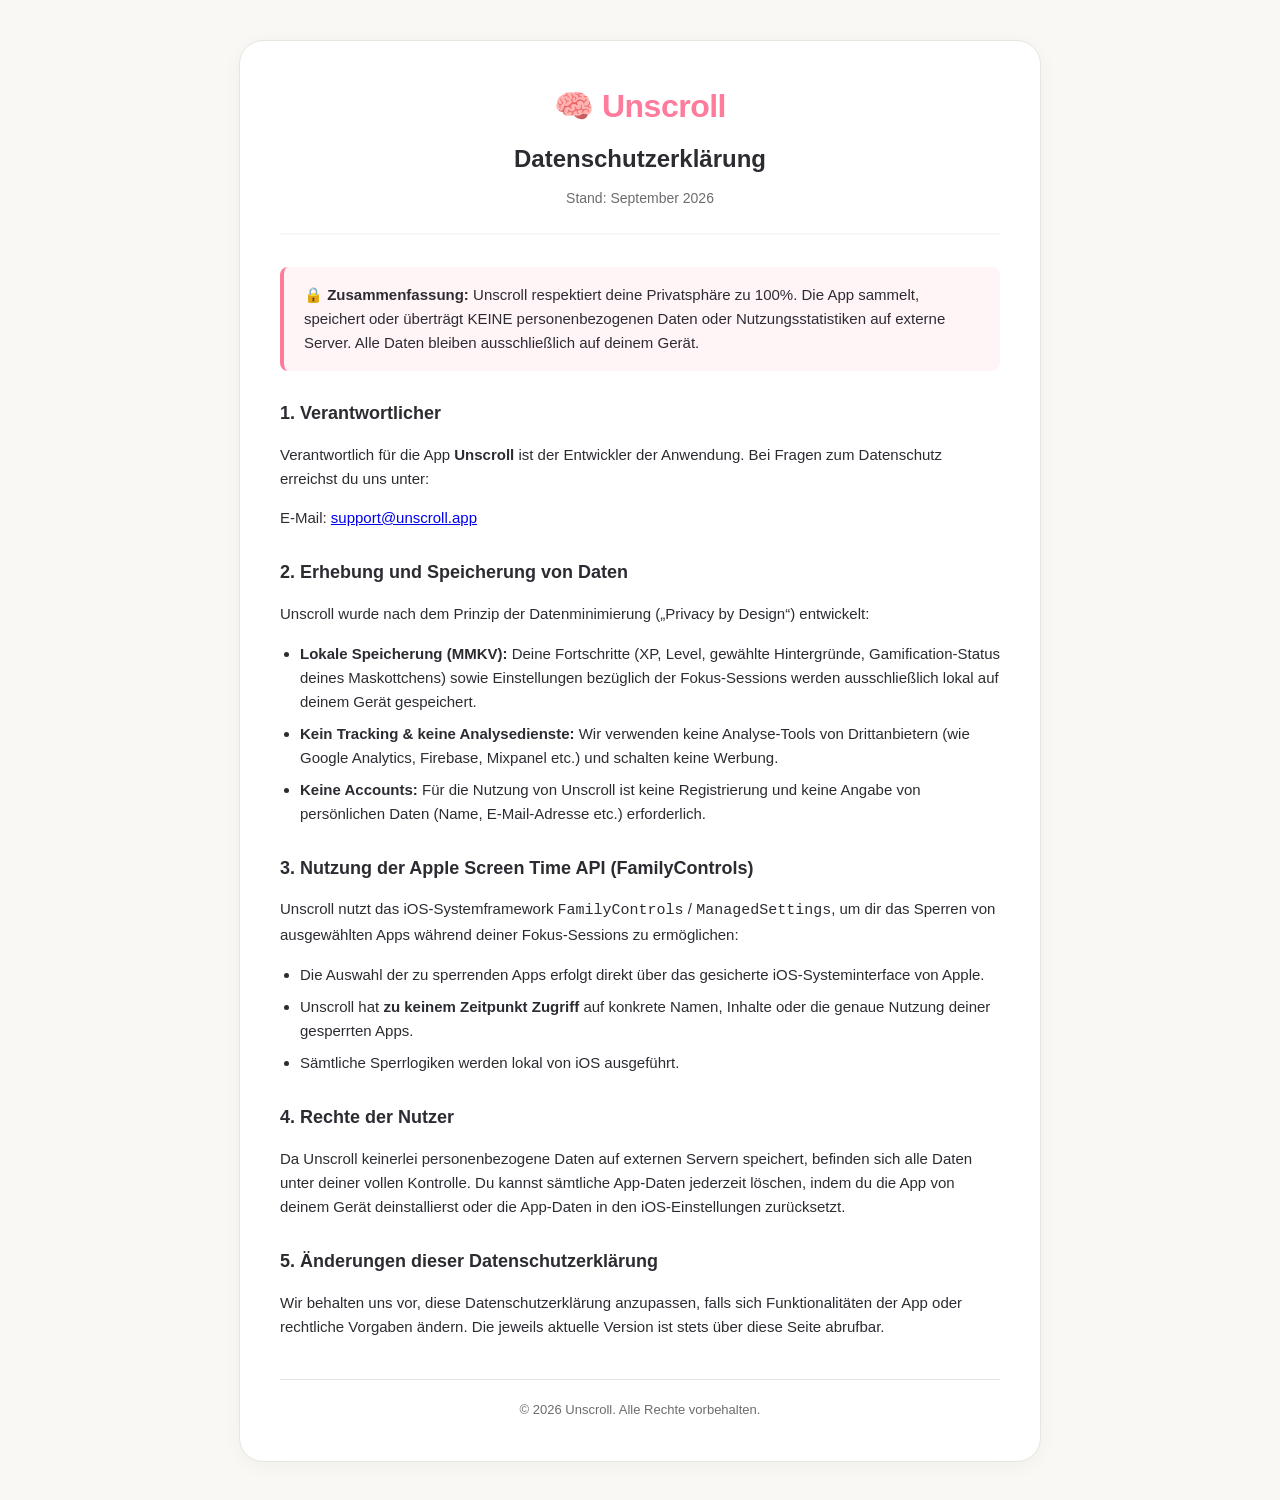
==== index.html @ 7c57239a "Add files via upload" ====
<!DOCTYPE html>
<html lang="de">
<head>
    <meta charset="UTF-8">
    <meta name="viewport" content="width=device-width, initial-scale=1.0">
    <title>Datenschutzerklärung – Unscroll</title>
    <style>
        :root {
            --bg-color: #FAF8F5;
            --card-bg: #FFFFFF;
            --text-main: #2D2B32;
            --text-muted: #6C6C70;
            --accent: #FF7B9C;
            --border: #E8E5DF;
        }

        body {
            font-family: -apple-system, BlinkMacSystemFont, "Segoe UI", Roboto, Helvetica, Arial, sans-serif;
            background-color: var(--bg-color);
            color: var(--text-main);
            line-height: 1.6;
            margin: 0;
            padding: 40px 20px;
        }

        .container {
            max-width: 720px;
            margin: 0 auto;
            background: var(--card-bg);
            padding: 40px;
            border-radius: 24px;
            box-shadow: 0 4px 20px rgba(0, 0, 0, 0.04);
            border: 1px solid var(--border);
        }

        .header {
            text-align: center;
            border-bottom: 2px solid var(--bg-color);
            padding-bottom: 24px;
            margin-bottom: 32px;
        }

        .logo {
            font-size: 32px;
            font-weight: 800;
            color: var(--accent);
            letter-spacing: -0.5px;
            margin-bottom: 8px;
        }

        h1 {
            font-size: 24px;
            margin: 0 0 8px 0;
            color: var(--text-main);
        }

        .last-updated {
            font-size: 14px;
            color: var(--text-muted);
        }

        h2 {
            font-size: 18px;
            margin-top: 28px;
            margin-bottom: 12px;
            color: var(--text-main);
        }

        p, li {
            font-size: 15px;
            color: var(--text-main);
        }

        ul {
            padding-left: 20px;
        }

        li {
            margin-bottom: 8px;
        }

        .highlight-box {
            background-color: #FFF5F7;
            border-left: 4px solid var(--accent);
            padding: 16px 20px;
            border-radius: 8px;
            margin: 20px 0;
        }

        .highlight-box p {
            margin: 0;
            font-weight: 500;
        }

        footer {
            margin-top: 40px;
            text-align: center;
            font-size: 13px;
            color: var(--text-muted);
            border-top: 1px solid var(--border);
            padding-top: 20px;
        }
    </style>
</head>
<body>

<div class="container">
    <div class="header">
        <div class="logo">🧠 Unscroll</div>
        <h1>Datenschutzerklärung</h1>
        <div class="last-updated">Stand: September 2026</div>
    </div>

    <div class="highlight-box">
        <p>🔒 <strong>Zusammenfassung:</strong> Unscroll respektiert deine Privatsphäre zu 100%. Die App sammelt, speichert oder überträgt KEINE personenbezogenen Daten oder Nutzungsstatistiken auf externe Server. Alle Daten bleiben ausschließlich auf deinem Gerät.</p>
    </div>

    <h2>1. Verantwortlicher</h2>
    <p>Verantwortlich für die App <strong>Unscroll</strong> ist der Entwickler der Anwendung. Bei Fragen zum Datenschutz erreichst du uns unter:</p>
    <p>E-Mail: <a href="mailto:support@unscroll.app">support@unscroll.app</a></p>

    <h2>2. Erhebung und Speicherung von Daten</h2>
    <p>Unscroll wurde nach dem Prinzip der Datenminimierung („Privacy by Design“) entwickelt:</p>
    <ul>
        <li><strong>Lokale Speicherung (MMKV):</strong> Deine Fortschritte (XP, Level, gewählte Hintergründe, Gamification-Status deines Maskottchens) sowie Einstellungen bezüglich der Fokus-Sessions werden ausschließlich lokal auf deinem Gerät gespeichert.</li>
        <li><strong>Kein Tracking & keine Analysedienste:</strong> Wir verwenden keine Analyse-Tools von Drittanbietern (wie Google Analytics, Firebase, Mixpanel etc.) und schalten keine Werbung.</li>
        <li><strong>Keine Accounts:</strong> Für die Nutzung von Unscroll ist keine Registrierung und keine Angabe von persönlichen Daten (Name, E-Mail-Adresse etc.) erforderlich.</li>
    </ul>

    <h2>3. Nutzung der Apple Screen Time API (FamilyControls)</h2>
    <p>Unscroll nutzt das iOS-Systemframework <code>FamilyControls</code> / <code>ManagedSettings</code>, um dir das Sperren von ausgewählten Apps während deiner Fokus-Sessions zu ermöglichen:</p>
    <ul>
        <li>Die Auswahl der zu sperrenden Apps erfolgt direkt über das gesicherte iOS-Systeminterface von Apple.</li>
        <li>Unscroll hat <strong>zu keinem Zeitpunkt Zugriff</strong> auf konkrete Namen, Inhalte oder die genaue Nutzung deiner gesperrten Apps.</li>
        <li>Sämtliche Sperrlogiken werden lokal von iOS ausgeführt.</li>
    </ul>

    <h2>4. Rechte der Nutzer</h2>
    <p>Da Unscroll keinerlei personenbezogene Daten auf externen Servern speichert, befinden sich alle Daten unter deiner vollen Kontrolle. Du kannst sämtliche App-Daten jederzeit löschen, indem du die App von deinem Gerät deinstallierst oder die App-Daten in den iOS-Einstellungen zurücksetzt.</p>

    <h2>5. Änderungen dieser Datenschutzerklärung</h2>
    <p>Wir behalten uns vor, diese Datenschutzerklärung anzupassen, falls sich Funktionalitäten der App oder rechtliche Vorgaben ändern. Die jeweils aktuelle Version ist stets über diese Seite abrufbar.</p>

    <footer>
        &copy; 2026 Unscroll. Alle Rechte vorbehalten.
    </footer>
</div>

</body>
</html>
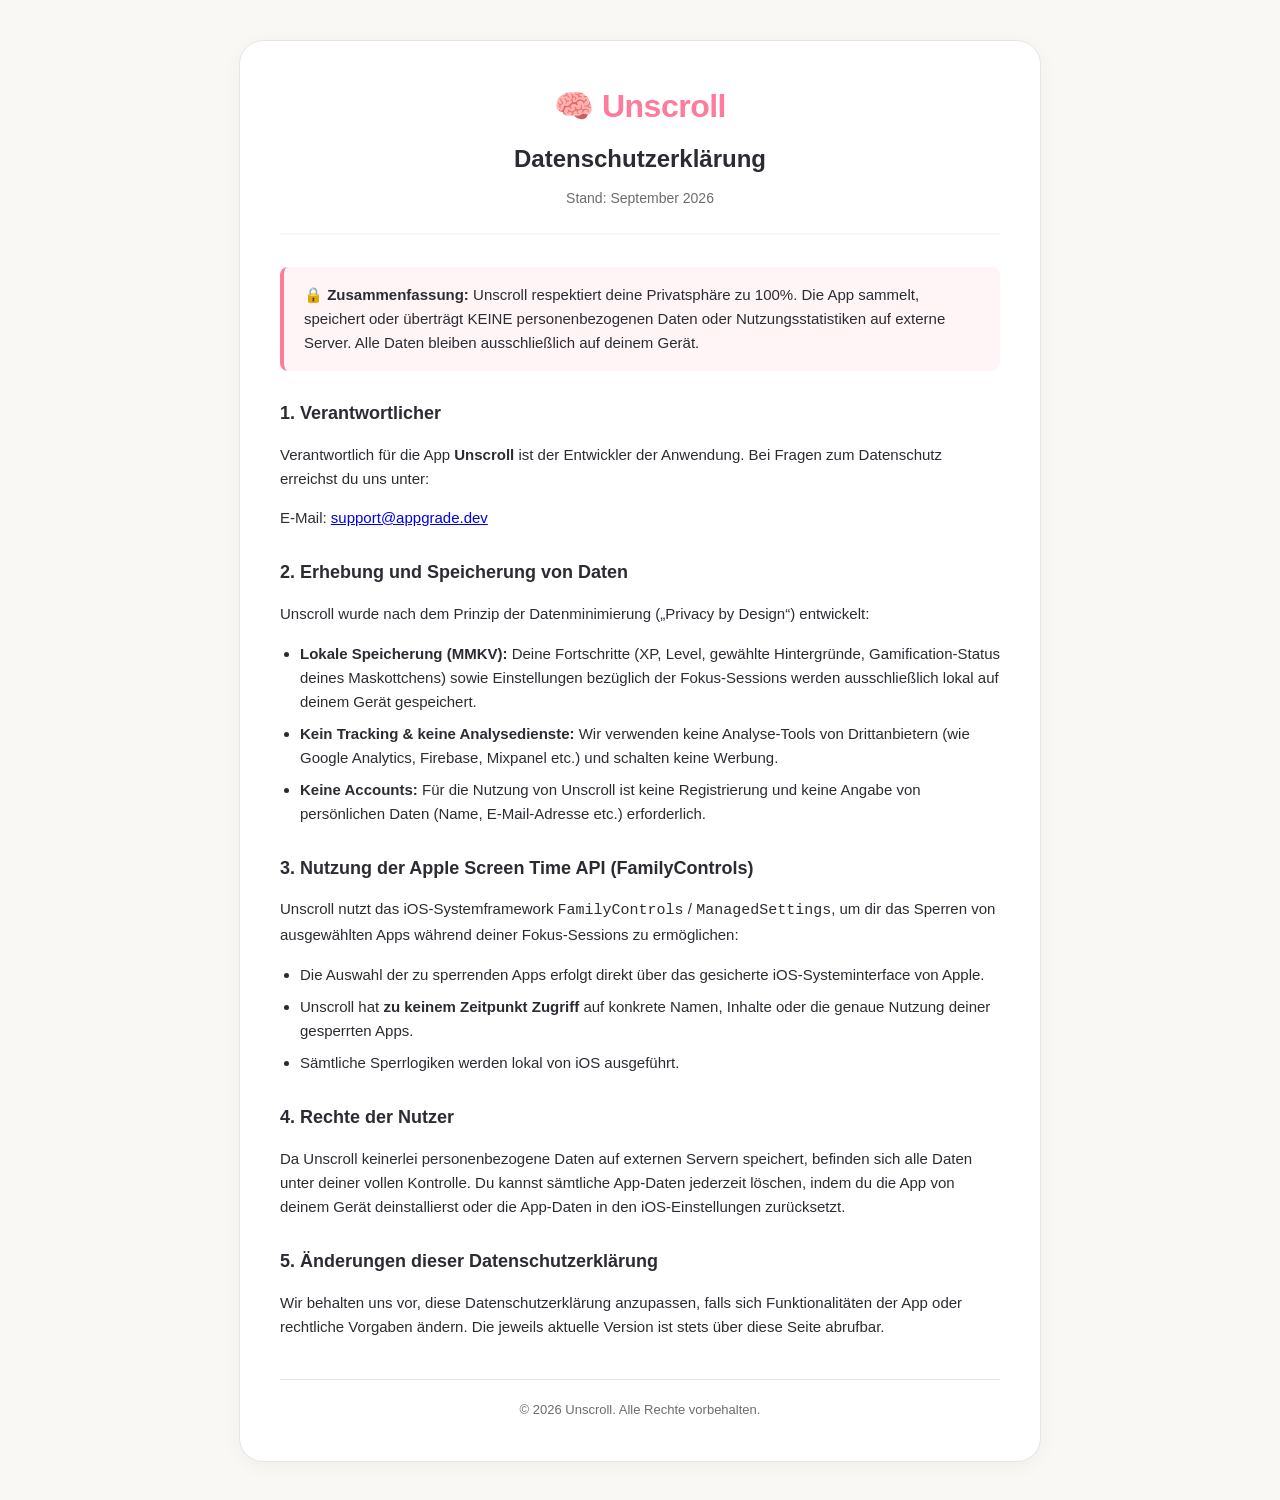
==== commit a4322a97: "Update index.html" ====
--- a/index.html
+++ b/index.html
@@ -117,7 +117,7 @@
 
     <h2>1. Verantwortlicher</h2>
     <p>Verantwortlich für die App <strong>Unscroll</strong> ist der Entwickler der Anwendung. Bei Fragen zum Datenschutz erreichst du uns unter:</p>
-    <p>E-Mail: <a href="mailto:support@unscroll.app">support@unscroll.app</a></p>
+    <p>E-Mail: <a href="mailto:support@unscroll.app">support@appgrade.dev</a></p>
 
     <h2>2. Erhebung und Speicherung von Daten</h2>
     <p>Unscroll wurde nach dem Prinzip der Datenminimierung („Privacy by Design“) entwickelt:</p>
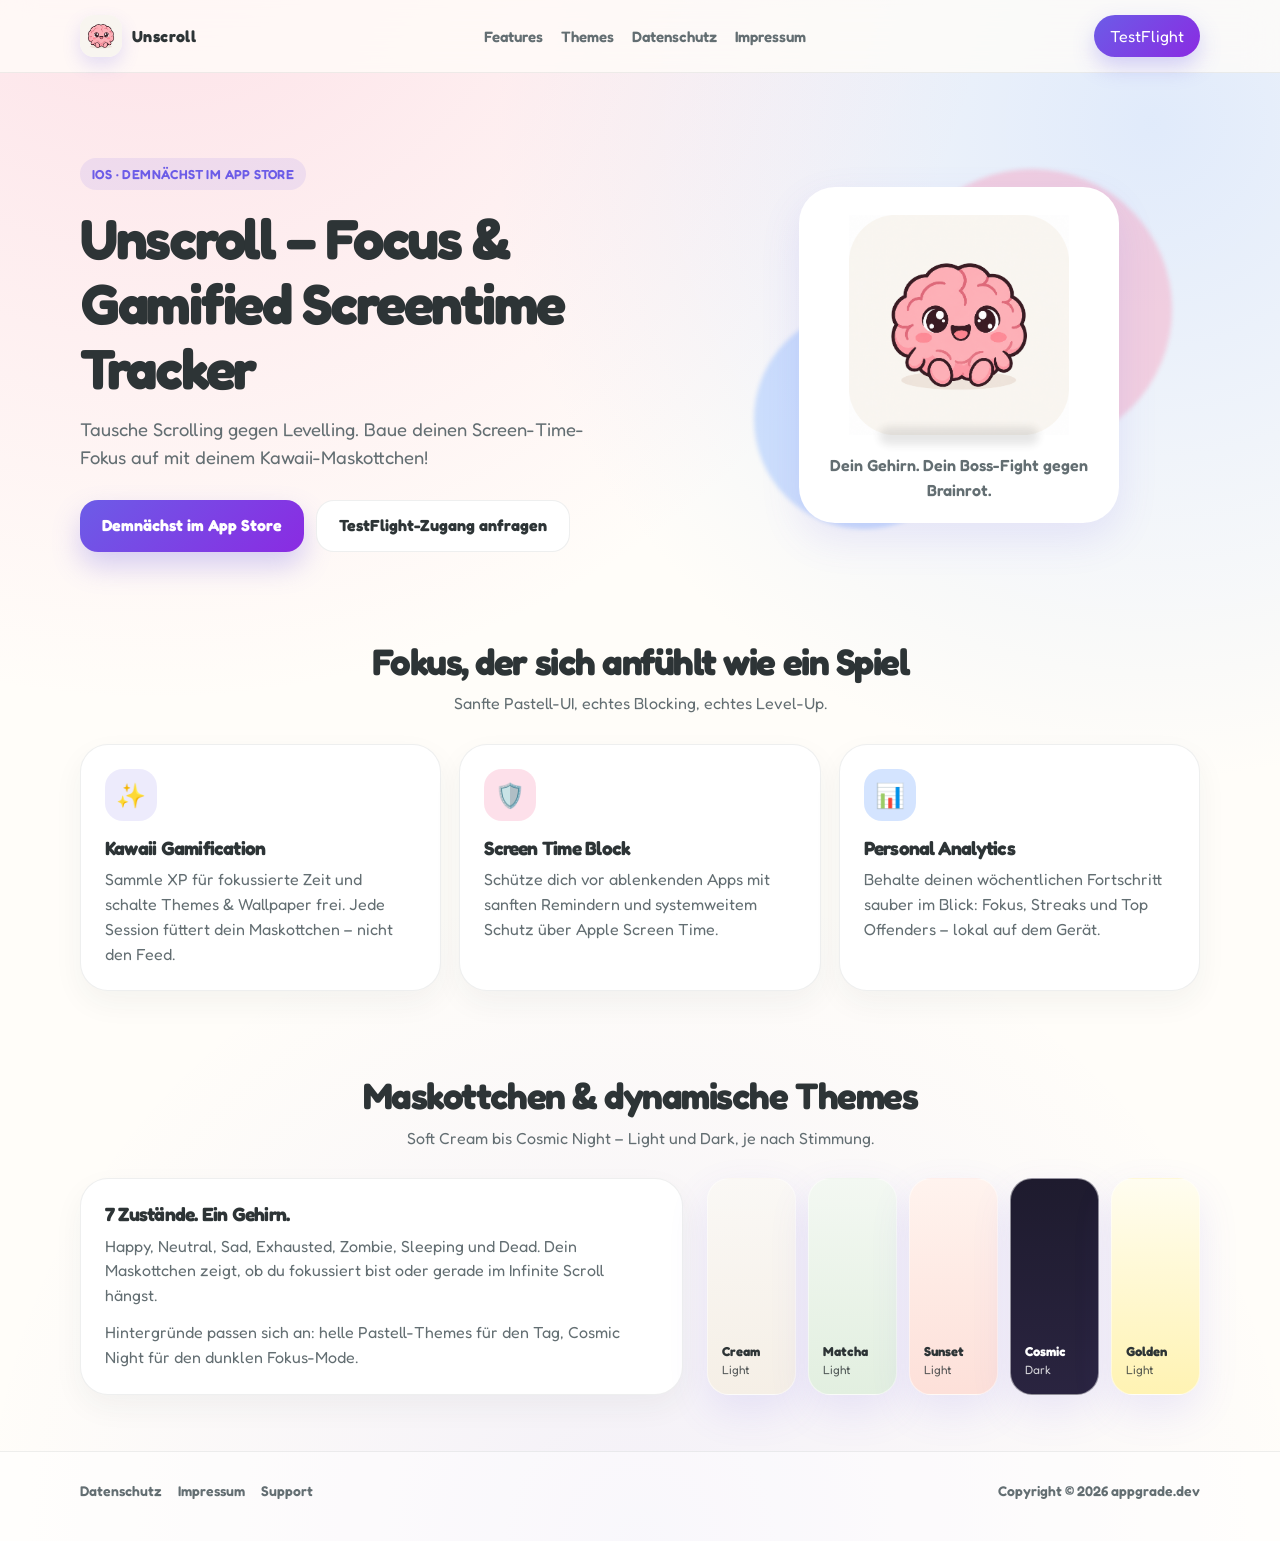
==== commit fc9f1aa7: "Add files via upload" ====
--- a/index.html
+++ b/index.html
@@ -1,150 +1,139 @@
 <!DOCTYPE html>
 <html lang="de">
-<head>
-    <meta charset="UTF-8">
-    <meta name="viewport" content="width=device-width, initial-scale=1.0">
-    <title>Datenschutzerklärung – Unscroll</title>
-    <style>
-        :root {
-            --bg-color: #FAF8F5;
-            --card-bg: #FFFFFF;
-            --text-main: #2D2B32;
-            --text-muted: #6C6C70;
-            --accent: #FF7B9C;
-            --border: #E8E5DF;
-        }
+  <head>
+    <meta charset="utf-8" />
+    <meta name="viewport" content="width=device-width, initial-scale=1" />
+    <title>Unscroll – Focus & Gamified Screentime Tracker</title>
+    <meta
+      name="description"
+      content="Tausche Scrolling gegen Levelling. Unscroll ist der kawaii Focus-Tracker gegen Brainrot – mit Maskottchen, XP und Screen-Time-Schutz."
+    />
+    <link rel="icon" href="assets/favicon.png" />
+    <link rel="preconnect" href="https://fonts.googleapis.com" />
+    <link rel="preconnect" href="https://fonts.gstatic.com" crossorigin />
+    <link
+      href="https://fonts.googleapis.com/css2?family=Fredoka:wght@500;600;700&display=swap"
+      rel="stylesheet"
+    />
+    <link rel="stylesheet" href="styles.css" />
+  </head>
+  <body>
+    <header class="site-header">
+      <div class="wrap nav">
+        <a class="brand" href="index.html">
+          <img src="assets/icon.png" alt="Unscroll App-Icon" />
+          Unscroll
+        </a>
+        <ul class="nav-links">
+          <li><a href="#features">Features</a></li>
+          <li><a href="#themes">Themes</a></li>
+          <li><a href="privacy.html">Datenschutz</a></li>
+          <li><a href="imprint.html">Impressum</a></li>
+        </ul>
+        <a class="nav-cta" href="#waitlist">TestFlight</a>
+      </div>
+    </header>
 
-        body {
-            font-family: -apple-system, BlinkMacSystemFont, "Segoe UI", Roboto, Helvetica, Arial, sans-serif;
-            background-color: var(--bg-color);
-            color: var(--text-main);
-            line-height: 1.6;
-            margin: 0;
-            padding: 40px 20px;
-        }
+    <main>
+      <section class="wrap hero">
+        <div>
+          <span class="kicker">iOS · Demnächst im App Store</span>
+          <h1>Unscroll – Focus &amp; Gamified Screentime Tracker</h1>
+          <p class="lede">
+            Tausche Scrolling gegen Levelling. Baue deinen Screen-Time-Fokus auf mit deinem
+            Kawaii-Maskottchen!
+          </p>
+          <div class="hero-actions" id="waitlist">
+            <a class="btn btn-primary" href="mailto:support@appgrade.dev?subject=Unscroll%20TestFlight">
+              Demnächst im App Store
+            </a>
+            <a class="btn btn-ghost" href="mailto:support@appgrade.dev?subject=Unscroll%20TestFlight-Zugang">
+              TestFlight-Zugang anfragen
+            </a>
+          </div>
+        </div>
 
-        .container {
-            max-width: 720px;
-            margin: 0 auto;
-            background: var(--card-bg);
-            padding: 40px;
-            border-radius: 24px;
-            box-shadow: 0 4px 20px rgba(0, 0, 0, 0.04);
-            border: 1px solid var(--border);
-        }
+        <div class="mascot-stage" aria-hidden="true">
+          <div class="blob blob-a"></div>
+          <div class="blob blob-b"></div>
+          <div class="mascot-card">
+            <img src="assets/icon.png" alt="" />
+            <div class="ground"></div>
+            <p>Dein Gehirn. Dein Boss-Fight gegen Brainrot.</p>
+          </div>
+        </div>
+      </section>
 
-        .header {
-            text-align: center;
-            border-bottom: 2px solid var(--bg-color);
-            padding-bottom: 24px;
-            margin-bottom: 32px;
-        }
+      <section class="wrap" id="features">
+        <div class="section-head">
+          <h2>Fokus, der sich anfühlt wie ein Spiel</h2>
+          <p>Sanfte Pastell-UI, echtes Blocking, echtes Level-Up.</p>
+        </div>
+        <div class="grid">
+          <article class="card">
+            <div class="icon-pill icon-lilac" aria-hidden="true">✨</div>
+            <h3>Kawaii Gamification</h3>
+            <p>
+              Sammle XP für fokussierte Zeit und schalte Themes &amp; Wallpaper frei. Jede Session
+              füttert dein Maskottchen – nicht den Feed.
+            </p>
+          </article>
+          <article class="card">
+            <div class="icon-pill icon-pink" aria-hidden="true">🛡️</div>
+            <h3>Screen Time Block</h3>
+            <p>
+              Schütze dich vor ablenkenden Apps mit sanften Remindern und systemweitem Schutz über
+              Apple Screen Time.
+            </p>
+          </article>
+          <article class="card">
+            <div class="icon-pill icon-blue" aria-hidden="true">📊</div>
+            <h3>Personal Analytics</h3>
+            <p>
+              Behalte deinen wöchentlichen Fortschritt sauber im Blick: Fokus, Streaks und Top
+              Offenders – lokal auf dem Gerät.
+            </p>
+          </article>
+        </div>
+      </section>
 
-        .logo {
-            font-size: 32px;
-            font-weight: 800;
-            color: var(--accent);
-            letter-spacing: -0.5px;
-            margin-bottom: 8px;
-        }
+      <section class="wrap" id="themes">
+        <div class="section-head">
+          <h2>Maskottchen &amp; dynamische Themes</h2>
+          <p>Soft Cream bis Cosmic Night – Light und Dark, je nach Stimmung.</p>
+        </div>
+        <div class="theme-grid">
+          <div class="card">
+            <h3>7 Zustände. Ein Gehirn.</h3>
+            <p>
+              Happy, Neutral, Sad, Exhausted, Zombie, Sleeping und Dead. Dein Maskottchen zeigt,
+              ob du fokussiert bist oder gerade im Infinite Scroll hängst.
+            </p>
+            <p style="margin-top: 12px">
+              Hintergründe passen sich an: helle Pastell-Themes für den Tag, Cosmic Night für den
+              dunklen Fokus-Mode.
+            </p>
+          </div>
+          <div class="swatches" aria-label="Theme-Vorschau">
+            <div class="swatch cream"><span>Cream</span><small>Light</small></div>
+            <div class="swatch matcha"><span>Matcha</span><small>Light</small></div>
+            <div class="swatch sunset"><span>Sunset</span><small>Light</small></div>
+            <div class="swatch cosmic"><span>Cosmic</span><small>Dark</small></div>
+            <div class="swatch golden"><span>Golden</span><small>Light</small></div>
+          </div>
+        </div>
+      </section>
+    </main>
 
-        h1 {
-            font-size: 24px;
-            margin: 0 0 8px 0;
-            color: var(--text-main);
-        }
-
-        .last-updated {
-            font-size: 14px;
-            color: var(--text-muted);
-        }
-
-        h2 {
-            font-size: 18px;
-            margin-top: 28px;
-            margin-bottom: 12px;
-            color: var(--text-main);
-        }
-
-        p, li {
-            font-size: 15px;
-            color: var(--text-main);
-        }
-
-        ul {
-            padding-left: 20px;
-        }
-
-        li {
-            margin-bottom: 8px;
-        }
-
-        .highlight-box {
-            background-color: #FFF5F7;
-            border-left: 4px solid var(--accent);
-            padding: 16px 20px;
-            border-radius: 8px;
-            margin: 20px 0;
-        }
-
-        .highlight-box p {
-            margin: 0;
-            font-weight: 500;
-        }
-
-        footer {
-            margin-top: 40px;
-            text-align: center;
-            font-size: 13px;
-            color: var(--text-muted);
-            border-top: 1px solid var(--border);
-            padding-top: 20px;
-        }
-    </style>
-</head>
-<body>
-
-<div class="container">
-    <div class="header">
-        <div class="logo">🧠 Unscroll</div>
-        <h1>Datenschutzerklärung</h1>
-        <div class="last-updated">Stand: September 2026</div>
-    </div>
-
-    <div class="highlight-box">
-        <p>🔒 <strong>Zusammenfassung:</strong> Unscroll respektiert deine Privatsphäre zu 100%. Die App sammelt, speichert oder überträgt KEINE personenbezogenen Daten oder Nutzungsstatistiken auf externe Server. Alle Daten bleiben ausschließlich auf deinem Gerät.</p>
-    </div>
-
-    <h2>1. Verantwortlicher</h2>
-    <p>Verantwortlich für die App <strong>Unscroll</strong> ist der Entwickler der Anwendung. Bei Fragen zum Datenschutz erreichst du uns unter:</p>
-    <p>E-Mail: <a href="mailto:support@unscroll.app">support@appgrade.dev</a></p>
-
-    <h2>2. Erhebung und Speicherung von Daten</h2>
-    <p>Unscroll wurde nach dem Prinzip der Datenminimierung („Privacy by Design“) entwickelt:</p>
-    <ul>
-        <li><strong>Lokale Speicherung (MMKV):</strong> Deine Fortschritte (XP, Level, gewählte Hintergründe, Gamification-Status deines Maskottchens) sowie Einstellungen bezüglich der Fokus-Sessions werden ausschließlich lokal auf deinem Gerät gespeichert.</li>
-        <li><strong>Kein Tracking & keine Analysedienste:</strong> Wir verwenden keine Analyse-Tools von Drittanbietern (wie Google Analytics, Firebase, Mixpanel etc.) und schalten keine Werbung.</li>
-        <li><strong>Keine Accounts:</strong> Für die Nutzung von Unscroll ist keine Registrierung und keine Angabe von persönlichen Daten (Name, E-Mail-Adresse etc.) erforderlich.</li>
-    </ul>
-
-    <h2>3. Nutzung der Apple Screen Time API (FamilyControls)</h2>
-    <p>Unscroll nutzt das iOS-Systemframework <code>FamilyControls</code> / <code>ManagedSettings</code>, um dir das Sperren von ausgewählten Apps während deiner Fokus-Sessions zu ermöglichen:</p>
-    <ul>
-        <li>Die Auswahl der zu sperrenden Apps erfolgt direkt über das gesicherte iOS-Systeminterface von Apple.</li>
-        <li>Unscroll hat <strong>zu keinem Zeitpunkt Zugriff</strong> auf konkrete Namen, Inhalte oder die genaue Nutzung deiner gesperrten Apps.</li>
-        <li>Sämtliche Sperrlogiken werden lokal von iOS ausgeführt.</li>
-    </ul>
-
-    <h2>4. Rechte der Nutzer</h2>
-    <p>Da Unscroll keinerlei personenbezogene Daten auf externen Servern speichert, befinden sich alle Daten unter deiner vollen Kontrolle. Du kannst sämtliche App-Daten jederzeit löschen, indem du die App von deinem Gerät deinstallierst oder die App-Daten in den iOS-Einstellungen zurücksetzt.</p>
-
-    <h2>5. Änderungen dieser Datenschutzerklärung</h2>
-    <p>Wir behalten uns vor, diese Datenschutzerklärung anzupassen, falls sich Funktionalitäten der App oder rechtliche Vorgaben ändern. Die jeweils aktuelle Version ist stets über diese Seite abrufbar.</p>
-
-    <footer>
-        &copy; 2026 Unscroll. Alle Rechte vorbehalten.
+    <footer class="site-footer">
+      <div class="wrap footer-row">
+        <nav class="footer-links" aria-label="Rechtliches">
+          <a href="privacy.html">Datenschutz</a>
+          <a href="imprint.html">Impressum</a>
+          <a href="mailto:support@appgrade.dev">Support</a>
+        </nav>
+        <p>Copyright © 2026 appgrade.dev</p>
+      </div>
     </footer>
-</div>
-
-</body>
+  </body>
 </html>
--- a/styles.css
+++ b/styles.css
@@ -0,0 +1,452 @@
+:root {
+  --cream: #fffdf9;
+  --bg: #f8f9fa;
+  --paper: #ffffff;
+  --text: #2d3436;
+  --muted: #636e72;
+  --primary: #6c5ce7;
+  --magenta: #8a2be2;
+  --pink: #f8a5c2;
+  --blue: #a0c4ff;
+  --lilac: #dfe4ff;
+  --matcha: #e2efe0;
+  --sunset: #fde0d9;
+  --cosmic: #1e1b2e;
+  --golden: #fff3b3;
+  --border: rgba(45, 52, 54, 0.08);
+  --shadow: 0 16px 40px rgba(108, 92, 231, 0.12);
+  --radius: 28px;
+  --font: "Fredoka", "Segoe UI", sans-serif;
+}
+
+* {
+  box-sizing: border-box;
+  margin: 0;
+  padding: 0;
+}
+
+html {
+  scroll-behavior: smooth;
+}
+
+body {
+  font-family: var(--font);
+  color: var(--text);
+  background:
+    radial-gradient(circle at 12% -10%, rgba(248, 165, 194, 0.35), transparent 42%),
+    radial-gradient(circle at 90% 8%, rgba(160, 196, 255, 0.32), transparent 36%),
+    radial-gradient(circle at 50% 100%, rgba(108, 92, 231, 0.08), transparent 40%),
+    var(--cream);
+  min-height: 100vh;
+  line-height: 1.55;
+}
+
+img {
+  max-width: 100%;
+  display: block;
+}
+
+a {
+  color: var(--primary);
+  text-decoration: none;
+}
+
+a:hover {
+  color: var(--magenta);
+}
+
+.wrap {
+  width: min(1120px, calc(100% - 32px));
+  margin: 0 auto;
+}
+
+.site-header {
+  position: sticky;
+  top: 0;
+  z-index: 20;
+  backdrop-filter: blur(16px);
+  background: rgba(255, 253, 249, 0.78);
+  border-bottom: 1px solid var(--border);
+}
+
+.nav {
+  display: flex;
+  align-items: center;
+  justify-content: space-between;
+  min-height: 72px;
+  gap: 16px;
+}
+
+.brand {
+  display: flex;
+  align-items: center;
+  gap: 10px;
+  color: var(--text);
+  font-weight: 700;
+  letter-spacing: 0.4px;
+}
+
+.brand img {
+  width: 42px;
+  height: 42px;
+  border-radius: 14px;
+  box-shadow: 0 8px 18px rgba(108, 92, 231, 0.18);
+}
+
+.nav-links {
+  display: flex;
+  align-items: center;
+  gap: 18px;
+  list-style: none;
+}
+
+.nav-links a {
+  color: var(--muted);
+  font-weight: 600;
+  font-size: 15px;
+}
+
+.nav-cta {
+  display: inline-flex;
+  align-items: center;
+  justify-content: center;
+  min-height: 42px;
+  padding: 0 16px;
+  border-radius: 999px;
+  background: linear-gradient(135deg, var(--primary), var(--magenta));
+  color: #fff !important;
+  box-shadow: 0 10px 22px rgba(108, 92, 231, 0.28);
+}
+
+.hero {
+  display: grid;
+  grid-template-columns: 1.1fr 0.9fr;
+  gap: 48px;
+  align-items: center;
+  padding: 72px 0 48px;
+}
+
+.kicker {
+  display: inline-flex;
+  align-items: center;
+  gap: 8px;
+  padding: 6px 12px;
+  border-radius: 999px;
+  background: rgba(108, 92, 231, 0.1);
+  color: var(--primary);
+  font-size: 13px;
+  font-weight: 600;
+  letter-spacing: 0.4px;
+  text-transform: uppercase;
+}
+
+h1,
+h2,
+h3 {
+  letter-spacing: -0.04em;
+  line-height: 1.15;
+}
+
+h1 {
+  font-size: clamp(2.2rem, 4.4vw, 3.6rem);
+  margin: 16px 0 14px;
+}
+
+.lede {
+  font-size: 1.15rem;
+  color: var(--muted);
+  max-width: 34rem;
+}
+
+.hero-actions {
+  display: flex;
+  flex-wrap: wrap;
+  gap: 12px;
+  margin-top: 28px;
+}
+
+.btn {
+  display: inline-flex;
+  align-items: center;
+  justify-content: center;
+  min-height: 52px;
+  padding: 0 22px;
+  border-radius: 18px;
+  font: inherit;
+  font-weight: 700;
+  border: 0;
+  cursor: pointer;
+}
+
+.btn-primary {
+  background: linear-gradient(135deg, var(--primary), var(--magenta));
+  color: #fff;
+  box-shadow: 0 14px 28px rgba(108, 92, 231, 0.28);
+}
+
+.btn-ghost {
+  background: var(--paper);
+  color: var(--text);
+  border: 1px solid var(--border);
+}
+
+.mascot-stage {
+  position: relative;
+  display: grid;
+  place-items: center;
+  min-height: 420px;
+}
+
+.blob {
+  position: absolute;
+  border-radius: 50%;
+  filter: blur(2px);
+}
+
+.blob-a {
+  width: 280px;
+  height: 280px;
+  background: rgba(248, 165, 194, 0.45);
+  top: 24px;
+  right: 28px;
+}
+
+.blob-b {
+  width: 220px;
+  height: 220px;
+  background: rgba(160, 196, 255, 0.5);
+  bottom: 36px;
+  left: 36px;
+}
+
+.mascot-card {
+  position: relative;
+  width: min(320px, 86%);
+  background: var(--paper);
+  border-radius: 36px;
+  padding: 28px 24px 20px;
+  box-shadow: var(--shadow);
+  text-align: center;
+}
+
+.mascot-card img {
+  width: 220px;
+  height: 220px;
+  margin: 0 auto;
+  object-fit: contain;
+}
+
+.mascot-card p {
+  margin-top: 8px;
+  color: var(--muted);
+  font-weight: 600;
+}
+
+.ground {
+  width: 160px;
+  height: 18px;
+  margin: -8px auto 8px;
+  border-radius: 1000px;
+  background: rgba(0, 0, 0, 0.12);
+  filter: blur(4px);
+  opacity: 0.8;
+}
+
+section {
+  padding: 28px 0 56px;
+}
+
+.section-head {
+  text-align: center;
+  margin-bottom: 28px;
+}
+
+.section-head h2 {
+  font-size: clamp(1.7rem, 3vw, 2.3rem);
+  margin-bottom: 8px;
+}
+
+.section-head p {
+  color: var(--muted);
+}
+
+.grid {
+  display: grid;
+  grid-template-columns: repeat(3, 1fr);
+  gap: 18px;
+}
+
+.card {
+  background: var(--paper);
+  border: 1px solid var(--border);
+  border-radius: var(--radius);
+  padding: 24px;
+  box-shadow: 0 12px 30px rgba(45, 52, 54, 0.05);
+}
+
+.icon-pill {
+  width: 52px;
+  height: 52px;
+  border-radius: 18px;
+  display: grid;
+  place-items: center;
+  font-size: 24px;
+  margin-bottom: 16px;
+}
+
+.icon-lilac { background: rgba(108, 92, 231, 0.12); }
+.icon-pink { background: rgba(248, 165, 194, 0.35); }
+.icon-blue { background: rgba(160, 196, 255, 0.45); }
+
+.card h3 {
+  font-size: 1.2rem;
+  margin-bottom: 8px;
+}
+
+.card p {
+  color: var(--muted);
+}
+
+.theme-grid {
+  display: grid;
+  grid-template-columns: 1.1fr 0.9fr;
+  gap: 24px;
+  align-items: stretch;
+}
+
+.swatches {
+  display: grid;
+  grid-template-columns: repeat(5, 1fr);
+  gap: 12px;
+}
+
+.swatch {
+  min-height: 140px;
+  border-radius: 22px;
+  padding: 14px;
+  display: flex;
+  flex-direction: column;
+  justify-content: flex-end;
+  color: var(--text);
+  box-shadow: var(--shadow);
+  border: 1px solid rgba(255, 255, 255, 0.5);
+}
+
+.swatch span {
+  font-size: 13px;
+  font-weight: 700;
+}
+
+.swatch small {
+  opacity: 0.8;
+  font-size: 12px;
+}
+
+.cream { background: linear-gradient(180deg, #faf8f5, #f5efe6); }
+.matcha { background: linear-gradient(180deg, #f3f8f2, #e2efe0); }
+.sunset { background: linear-gradient(180deg, #fff3ee, #fde0d9); }
+.cosmic {
+  background: linear-gradient(180deg, #1e1b2e, #2a2440);
+  color: #fff;
+}
+.golden { background: linear-gradient(180deg, #fffdf0, #fff3b3); }
+
+.waitlist {
+  margin-top: 12px;
+  display: flex;
+  gap: 8px;
+  flex-wrap: wrap;
+}
+
+.waitlist input {
+  flex: 1;
+  min-width: 220px;
+  min-height: 52px;
+  border-radius: 18px;
+  border: 1px solid var(--border);
+  padding: 0 16px;
+  font: inherit;
+  background: var(--paper);
+}
+
+.legal-page {
+  padding: 48px 0 80px;
+}
+
+.legal-card {
+  background: var(--paper);
+  border-radius: 32px;
+  padding: clamp(24px, 4vw, 48px);
+  box-shadow: var(--shadow);
+  border: 1px solid var(--border);
+}
+
+.legal-card h1 {
+  font-size: 2.2rem;
+  margin-bottom: 8px;
+}
+
+.legal-card .meta {
+  color: var(--muted);
+  margin-bottom: 28px;
+}
+
+.legal-card h2 {
+  font-size: 1.2rem;
+  margin: 28px 0 8px;
+}
+
+.legal-card p,
+.legal-card li {
+  color: var(--muted);
+  margin-bottom: 10px;
+}
+
+.legal-card ul {
+  padding-left: 1.2rem;
+  margin-bottom: 12px;
+}
+
+.site-footer {
+  border-top: 1px solid var(--border);
+  padding: 28px 0 40px;
+  background: rgba(255, 255, 255, 0.45);
+}
+
+.footer-row {
+  display: flex;
+  justify-content: space-between;
+  gap: 16px;
+  flex-wrap: wrap;
+  align-items: center;
+}
+
+.footer-links {
+  display: flex;
+  gap: 16px;
+  flex-wrap: wrap;
+}
+
+.footer-links a,
+.site-footer p {
+  color: var(--muted);
+  font-weight: 600;
+  font-size: 14px;
+}
+
+@media (max-width: 860px) {
+  .hero,
+  .grid,
+  .theme-grid,
+  .swatches {
+    grid-template-columns: 1fr;
+  }
+
+  .nav-links {
+    display: none;
+  }
+
+  .hero {
+    padding-top: 36px;
+  }
+}
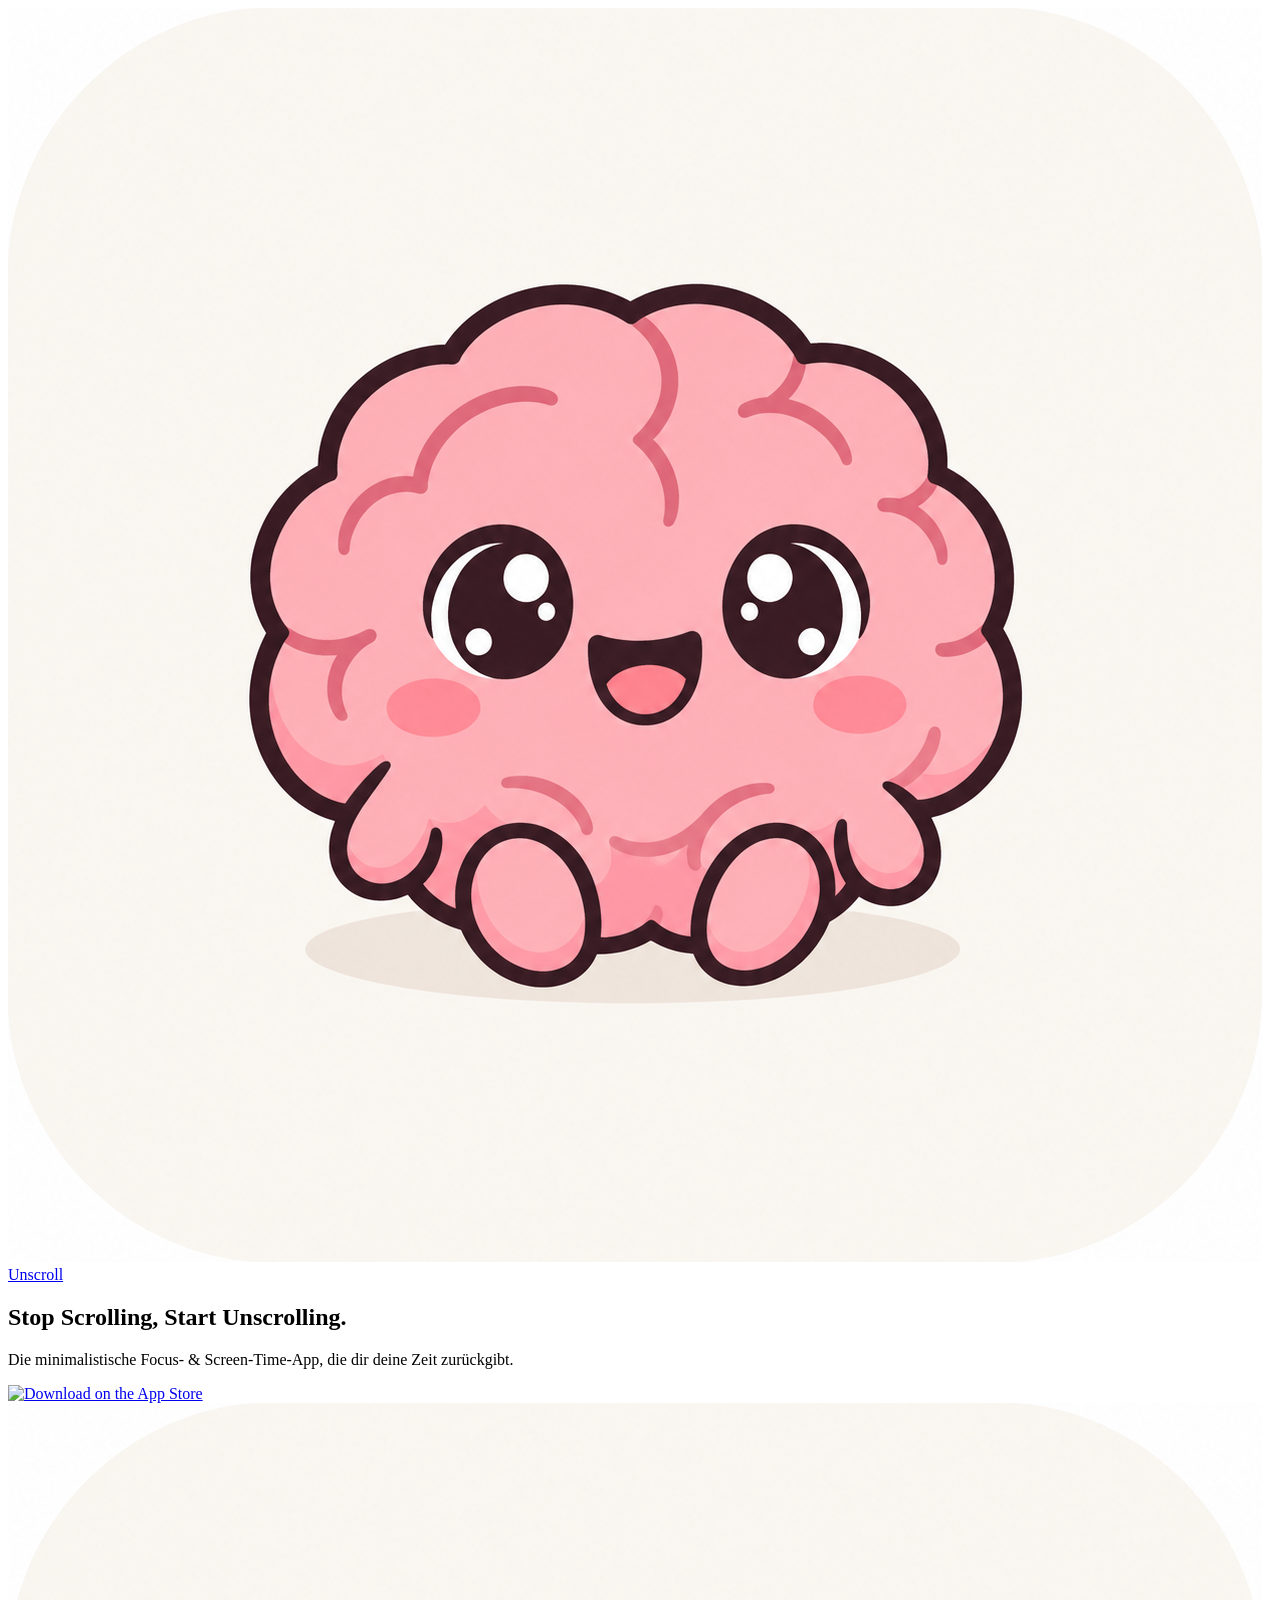
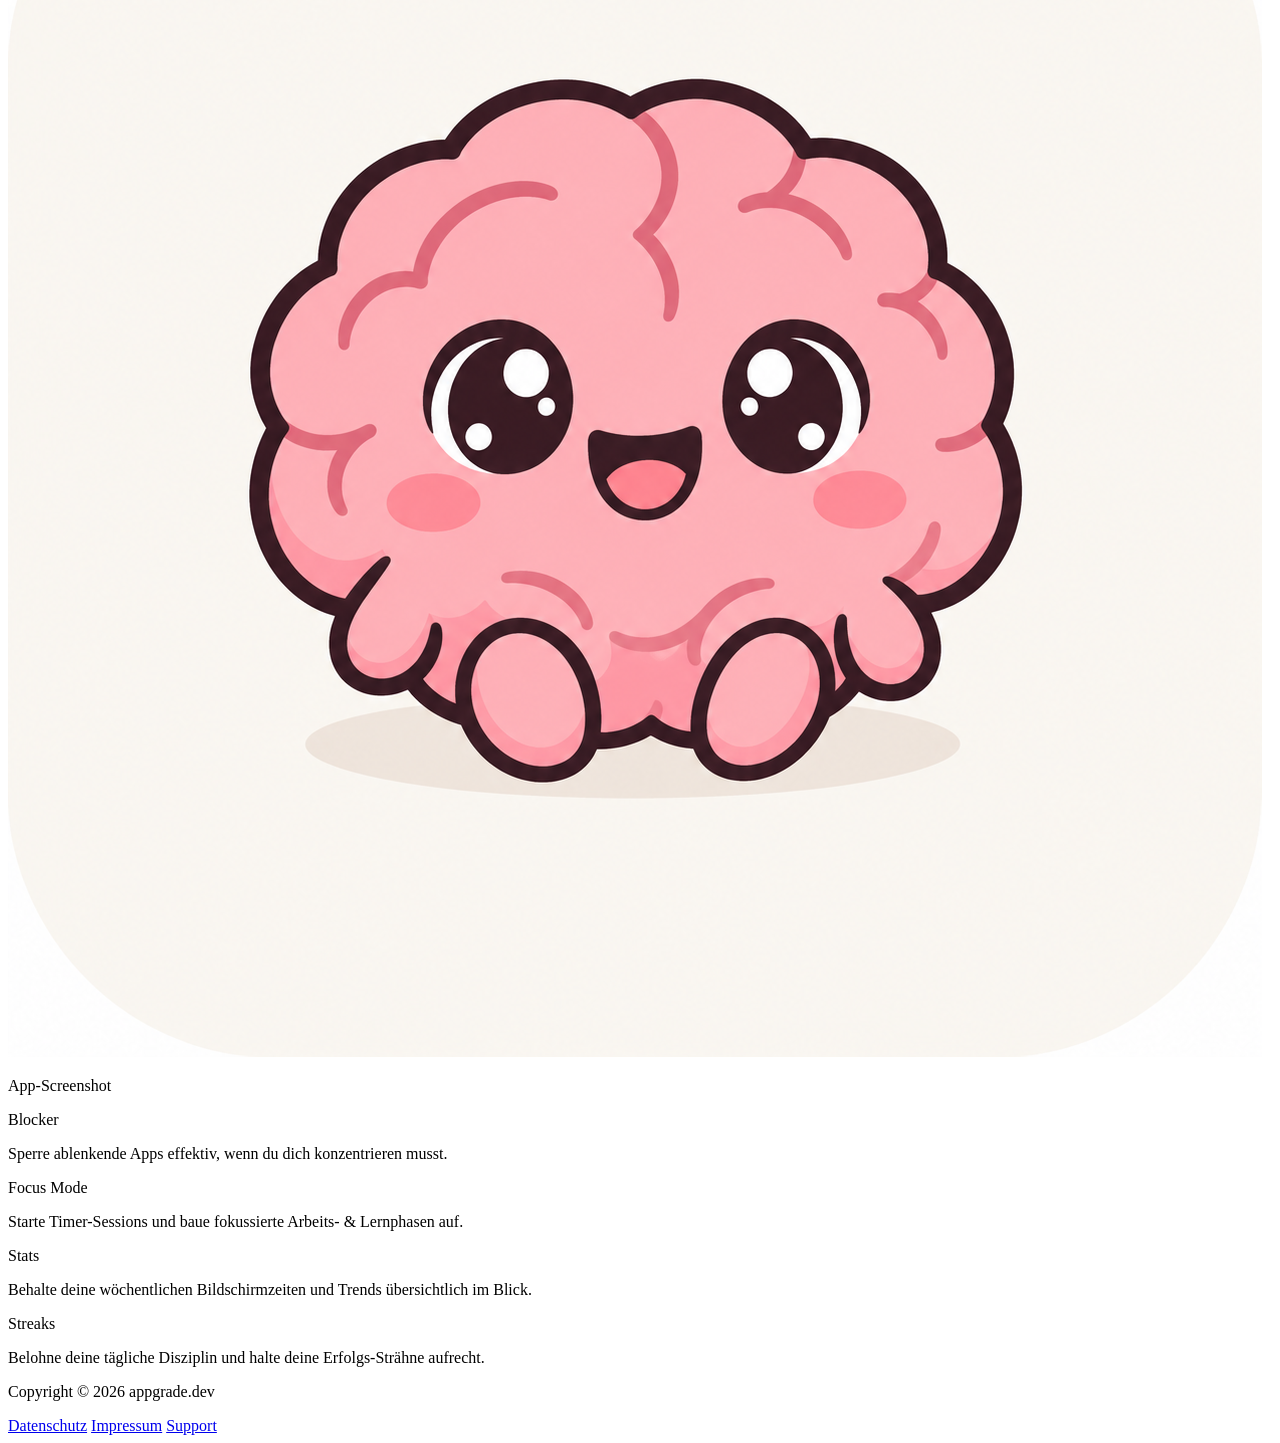
==== commit c2c995dc: "Add files via upload" ====
--- a/index.html
+++ b/index.html
@@ -1,139 +1,124 @@
-<!DOCTYPE html>
-<html lang="de">
-  <head>
-    <meta charset="utf-8" />
-    <meta name="viewport" content="width=device-width, initial-scale=1" />
-    <title>Unscroll – Focus & Gamified Screentime Tracker</title>
-    <meta
-      name="description"
-      content="Tausche Scrolling gegen Levelling. Unscroll ist der kawaii Focus-Tracker gegen Brainrot – mit Maskottchen, XP und Screen-Time-Schutz."
-    />
-    <link rel="icon" href="assets/favicon.png" />
-    <link rel="preconnect" href="https://fonts.googleapis.com" />
-    <link rel="preconnect" href="https://fonts.gstatic.com" crossorigin />
-    <link
-      href="https://fonts.googleapis.com/css2?family=Fredoka:wght@500;600;700&display=swap"
-      rel="stylesheet"
-    />
-    <link rel="stylesheet" href="styles.css" />
-  </head>
-  <body>
-    <header class="site-header">
-      <div class="wrap nav">
-        <a class="brand" href="index.html">
-          <img src="assets/icon.png" alt="Unscroll App-Icon" />
-          Unscroll
-        </a>
-        <ul class="nav-links">
-          <li><a href="#features">Features</a></li>
-          <li><a href="#themes">Themes</a></li>
-          <li><a href="privacy.html">Datenschutz</a></li>
-          <li><a href="imprint.html">Impressum</a></li>
-        </ul>
-        <a class="nav-cta" href="#waitlist">TestFlight</a>
-      </div>
-    </header>
-
-    <main>
-      <section class="wrap hero">
-        <div>
-          <span class="kicker">iOS · Demnächst im App Store</span>
-          <h1>Unscroll – Focus &amp; Gamified Screentime Tracker</h1>
-          <p class="lede">
-            Tausche Scrolling gegen Levelling. Baue deinen Screen-Time-Fokus auf mit deinem
-            Kawaii-Maskottchen!
-          </p>
-          <div class="hero-actions" id="waitlist">
-            <a class="btn btn-primary" href="mailto:support@appgrade.dev?subject=Unscroll%20TestFlight">
-              Demnächst im App Store
-            </a>
-            <a class="btn btn-ghost" href="mailto:support@appgrade.dev?subject=Unscroll%20TestFlight-Zugang">
-              TestFlight-Zugang anfragen
-            </a>
-          </div>
-        </div>
-
-        <div class="mascot-stage" aria-hidden="true">
-          <div class="blob blob-a"></div>
-          <div class="blob blob-b"></div>
-          <div class="mascot-card">
-            <img src="assets/icon.png" alt="" />
-            <div class="ground"></div>
-            <p>Dein Gehirn. Dein Boss-Fight gegen Brainrot.</p>
-          </div>
-        </div>
-      </section>
-
-      <section class="wrap" id="features">
-        <div class="section-head">
-          <h2>Fokus, der sich anfühlt wie ein Spiel</h2>
-          <p>Sanfte Pastell-UI, echtes Blocking, echtes Level-Up.</p>
-        </div>
-        <div class="grid">
-          <article class="card">
-            <div class="icon-pill icon-lilac" aria-hidden="true">✨</div>
-            <h3>Kawaii Gamification</h3>
-            <p>
-              Sammle XP für fokussierte Zeit und schalte Themes &amp; Wallpaper frei. Jede Session
-              füttert dein Maskottchen – nicht den Feed.
-            </p>
-          </article>
-          <article class="card">
-            <div class="icon-pill icon-pink" aria-hidden="true">🛡️</div>
-            <h3>Screen Time Block</h3>
-            <p>
-              Schütze dich vor ablenkenden Apps mit sanften Remindern und systemweitem Schutz über
-              Apple Screen Time.
-            </p>
-          </article>
-          <article class="card">
-            <div class="icon-pill icon-blue" aria-hidden="true">📊</div>
-            <h3>Personal Analytics</h3>
-            <p>
-              Behalte deinen wöchentlichen Fortschritt sauber im Blick: Fokus, Streaks und Top
-              Offenders – lokal auf dem Gerät.
-            </p>
-          </article>
-        </div>
-      </section>
-
-      <section class="wrap" id="themes">
-        <div class="section-head">
-          <h2>Maskottchen &amp; dynamische Themes</h2>
-          <p>Soft Cream bis Cosmic Night – Light und Dark, je nach Stimmung.</p>
-        </div>
-        <div class="theme-grid">
-          <div class="card">
-            <h3>7 Zustände. Ein Gehirn.</h3>
-            <p>
-              Happy, Neutral, Sad, Exhausted, Zombie, Sleeping und Dead. Dein Maskottchen zeigt,
-              ob du fokussiert bist oder gerade im Infinite Scroll hängst.
-            </p>
-            <p style="margin-top: 12px">
-              Hintergründe passen sich an: helle Pastell-Themes für den Tag, Cosmic Night für den
-              dunklen Fokus-Mode.
-            </p>
-          </div>
-          <div class="swatches" aria-label="Theme-Vorschau">
-            <div class="swatch cream"><span>Cream</span><small>Light</small></div>
-            <div class="swatch matcha"><span>Matcha</span><small>Light</small></div>
-            <div class="swatch sunset"><span>Sunset</span><small>Light</small></div>
-            <div class="swatch cosmic"><span>Cosmic</span><small>Dark</small></div>
-            <div class="swatch golden"><span>Golden</span><small>Light</small></div>
-          </div>
-        </div>
-      </section>
-    </main>
-
-    <footer class="site-footer">
-      <div class="wrap footer-row">
-        <nav class="footer-links" aria-label="Rechtliches">
-          <a href="privacy.html">Datenschutz</a>
-          <a href="imprint.html">Impressum</a>
-          <a href="mailto:support@appgrade.dev">Support</a>
-        </nav>
-        <p>Copyright © 2026 appgrade.dev</p>
-      </div>
-    </footer>
-  </body>
-</html>
+<!DOCTYPE html>
+<html lang="de">
+  <head>
+    <meta charset="utf-8" />
+    <meta name="viewport" content="width=device-width, initial-scale=1" />
+    <title>Unscroll – Stop Scrolling, Start Unscrolling</title>
+    <meta
+      name="description"
+      content="Die minimalistische Focus- & Screen-Time-App, die dir deine Zeit zurückgibt."
+    />
+    <link rel="icon" href="assets/favicon.png" />
+    <link rel="preconnect" href="https://fonts.googleapis.com" />
+    <link rel="preconnect" href="https://fonts.gstatic.com" crossorigin />
+    <link
+      href="https://fonts.googleapis.com/css2?family=Fredoka:wght@600;700&family=Inter:wght@400;500;600&display=swap"
+      rel="stylesheet"
+    />
+    <script src="https://cdn.tailwindcss.com"></script>
+    <script>
+      tailwind.config = {
+        theme: {
+          extend: {
+            fontFamily: {
+              sans: ["Inter", "system-ui", "sans-serif"],
+              display: ["Fredoka", "Inter", "sans-serif"],
+            },
+            colors: {
+              cream: "#FFFDF9",
+              ink: "#2D3436",
+              muted: "#636E72",
+              grape: "#6C5CE7",
+            },
+          },
+        },
+      };
+    </script>
+  </head>
+  <body class="bg-cream text-ink font-sans antialiased">
+    <header class="mx-auto flex max-w-5xl items-center gap-3 px-6 py-6">
+      <a href="index.html" class="flex items-center gap-3">
+        <img src="assets/icon.png" alt="Unscroll" class="h-10 w-10 rounded-2xl shadow-sm" />
+        <span class="font-display text-xl font-semibold tracking-tight">Unscroll</span>
+      </a>
+    </header>
+
+    <main class="mx-auto max-w-5xl px-6">
+      <section class="grid items-center gap-12 py-10 md:grid-cols-2 md:py-16">
+        <div>
+          <h1 class="font-display text-4xl font-semibold leading-tight tracking-tight md:text-5xl">
+            Stop Scrolling, Start Unscrolling.
+          </h1>
+          <p class="mt-4 max-w-md text-lg leading-relaxed text-muted">
+            Die minimalistische Focus- &amp; Screen-Time-App, die dir deine Zeit zurückgibt.
+          </p>
+          <a
+            class="mt-8 inline-block"
+            href="https://apps.apple.com/app/unscroll"
+            aria-label="Download on the App Store"
+          >
+            <img
+              src="https://tools.applemediaservices.com/api/badges/download-on-the-app-store/black/en-us?size=250x83"
+              alt="Download on the App Store"
+              class="h-[54px] w-auto"
+            />
+          </a>
+        </div>
+
+        <div class="flex justify-center">
+          <div
+            class="w-[220px] rounded-[2.4rem] border border-black/10 bg-white p-3 shadow-[0_24px_50px_rgba(108,92,231,0.12)]"
+            aria-hidden="true"
+          >
+            <div
+              class="flex aspect-[9/19] flex-col items-center justify-center rounded-[1.8rem] bg-gradient-to-b from-[#F8F6FC] to-[#E8E4F6]"
+            >
+              <img src="assets/icon.png" alt="" class="h-28 w-28" />
+              <p class="mt-3 font-display text-sm text-muted">App-Screenshot</p>
+            </div>
+          </div>
+        </div>
+      </section>
+
+      <section class="grid gap-4 pb-20 sm:grid-cols-2">
+        <article class="rounded-3xl bg-white p-6 shadow-[0_10px_30px_rgba(45,52,54,0.05)]">
+          <p class="text-sm font-semibold text-grape">Blocker</p>
+          <p class="mt-2 text-muted">
+            Sperre ablenkende Apps effektiv, wenn du dich konzentrieren musst.
+          </p>
+        </article>
+        <article class="rounded-3xl bg-white p-6 shadow-[0_10px_30px_rgba(45,52,54,0.05)]">
+          <p class="text-sm font-semibold text-grape">Focus Mode</p>
+          <p class="mt-2 text-muted">
+            Starte Timer-Sessions und baue fokussierte Arbeits- &amp; Lernphasen auf.
+          </p>
+        </article>
+        <article class="rounded-3xl bg-white p-6 shadow-[0_10px_30px_rgba(45,52,54,0.05)]">
+          <p class="text-sm font-semibold text-grape">Stats</p>
+          <p class="mt-2 text-muted">
+            Behalte deine wöchentlichen Bildschirmzeiten und Trends übersichtlich im Blick.
+          </p>
+        </article>
+        <article class="rounded-3xl bg-white p-6 shadow-[0_10px_30px_rgba(45,52,54,0.05)]">
+          <p class="text-sm font-semibold text-grape">Streaks</p>
+          <p class="mt-2 text-muted">
+            Belohne deine tägliche Disziplin und halte deine Erfolgs-Strähne aufrecht.
+          </p>
+        </article>
+      </section>
+    </main>
+
+    <footer class="border-t border-black/5">
+      <div
+        class="mx-auto flex max-w-5xl flex-col gap-3 px-6 py-8 text-sm text-muted sm:flex-row sm:items-center sm:justify-between"
+      >
+        <p>Copyright © 2026 appgrade.dev</p>
+        <nav class="flex gap-5">
+          <a class="hover:text-ink" href="privacy.html">Datenschutz</a>
+          <a class="hover:text-ink" href="imprint.html">Impressum</a>
+          <a class="hover:text-ink" href="mailto:support@appgrade.dev">Support</a>
+        </nav>
+      </div>
+    </footer>
+  </body>
+</html>
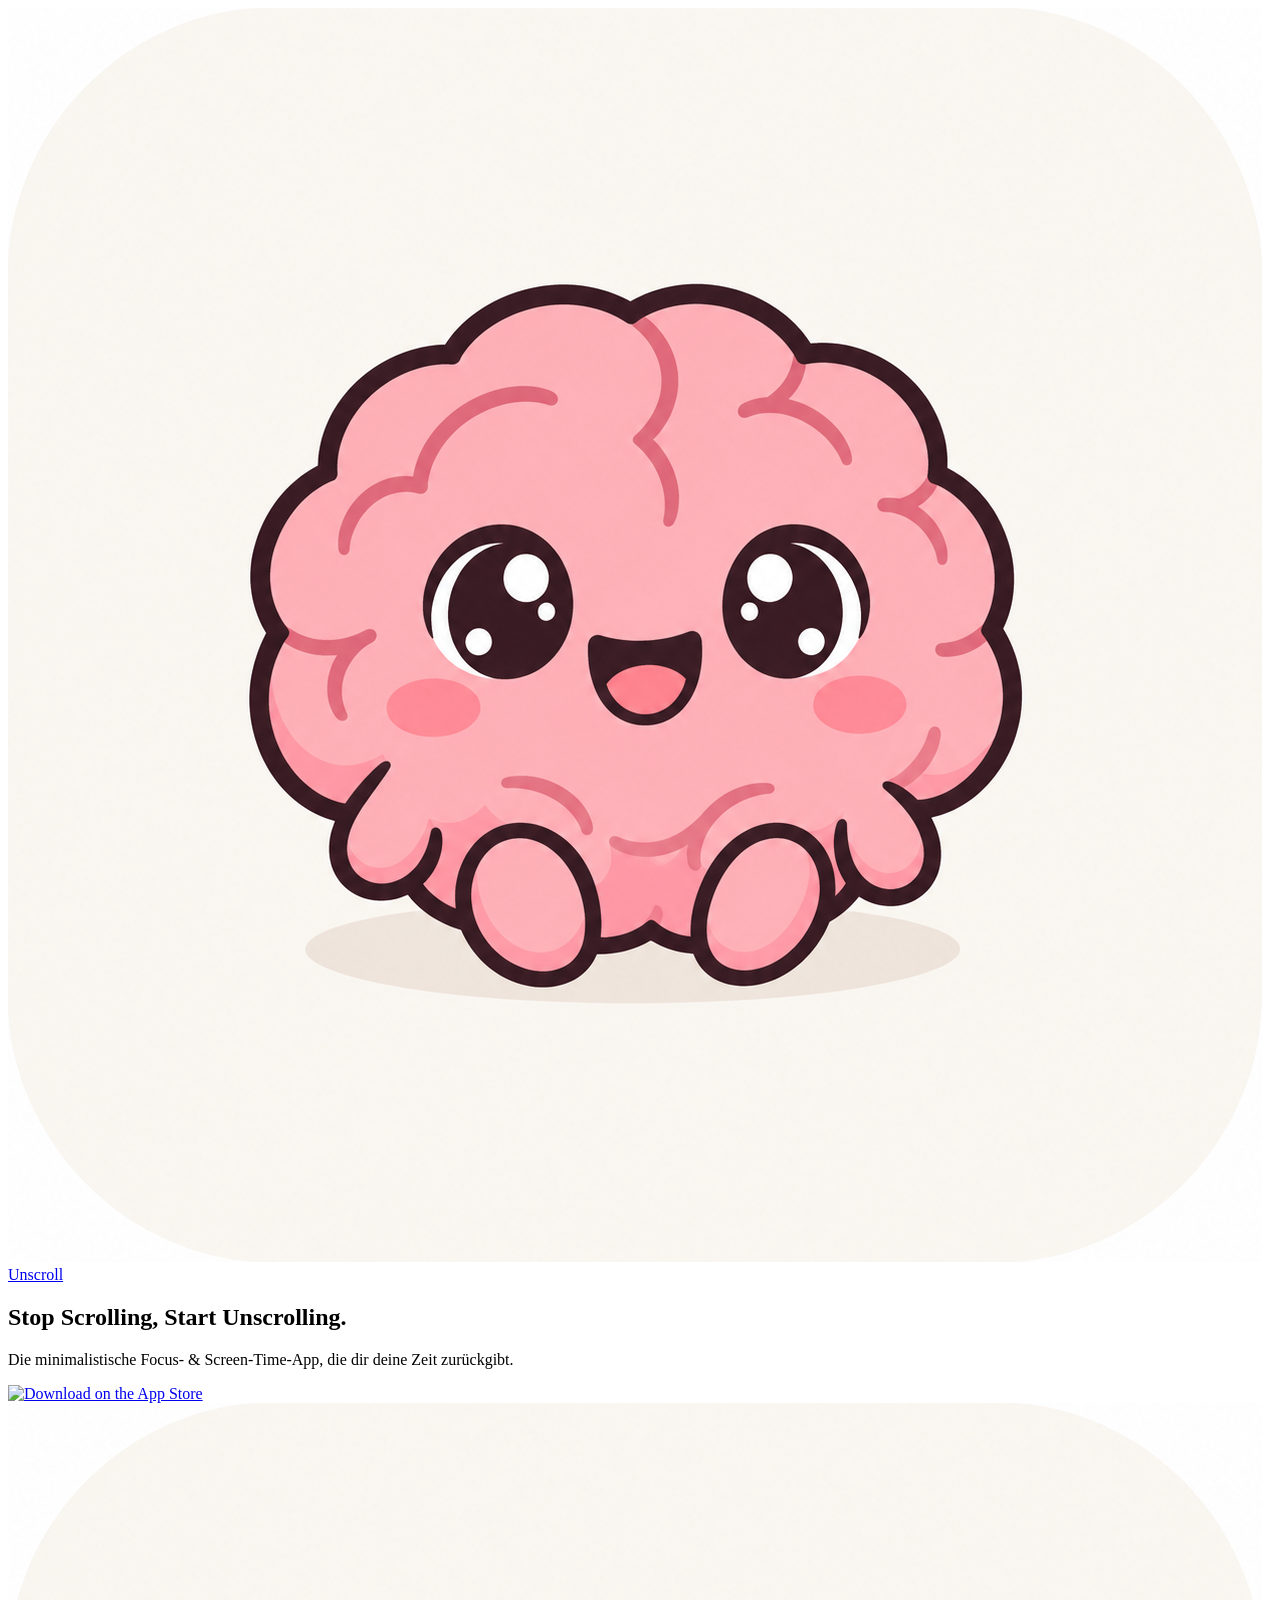
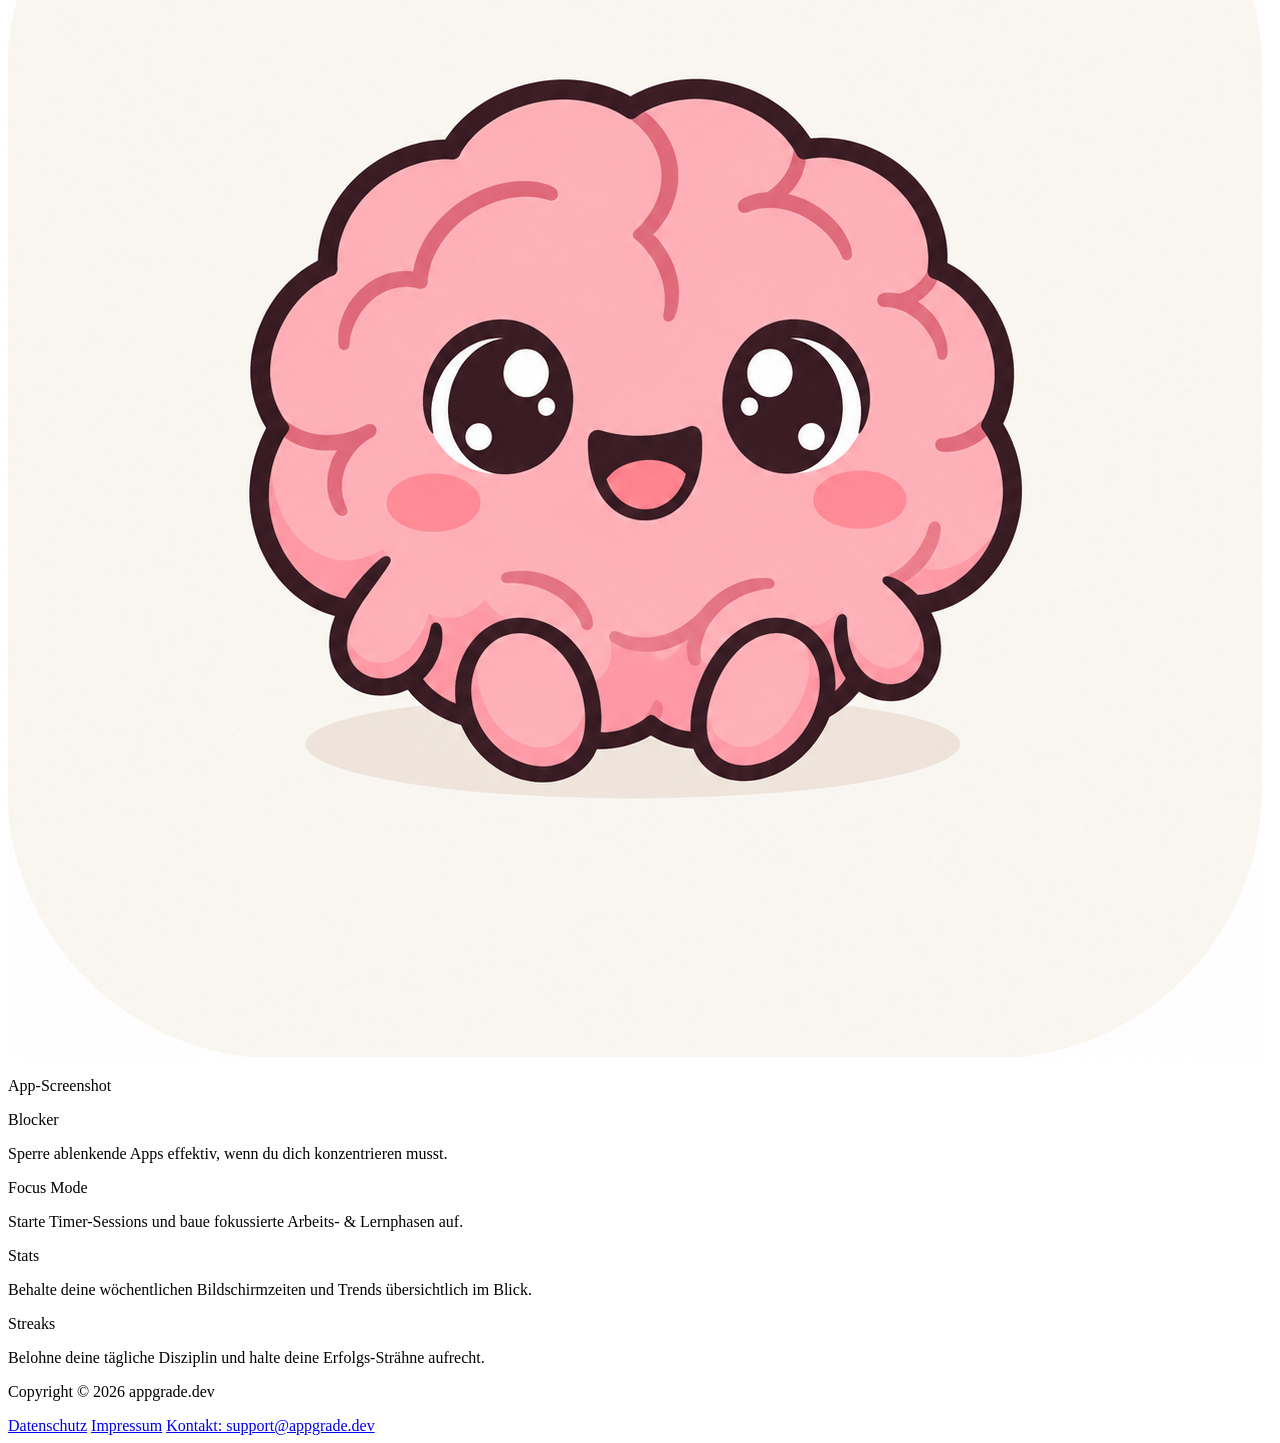
==== commit 70df5067: "Add files via upload" ====
--- a/index.html
+++ b/index.html
@@ -113,10 +113,10 @@
         class="mx-auto flex max-w-5xl flex-col gap-3 px-6 py-8 text-sm text-muted sm:flex-row sm:items-center sm:justify-between"
       >
         <p>Copyright © 2026 appgrade.dev</p>
-        <nav class="flex gap-5">
+        <nav class="flex flex-wrap items-center gap-x-5 gap-y-1">
           <a class="hover:text-ink" href="privacy.html">Datenschutz</a>
           <a class="hover:text-ink" href="imprint.html">Impressum</a>
-          <a class="hover:text-ink" href="mailto:support@appgrade.dev">Support</a>
+          <a class="hover:text-ink" href="mailto:support@appgrade.dev">Kontakt: support@appgrade.dev</a>
         </nav>
       </div>
     </footer>
